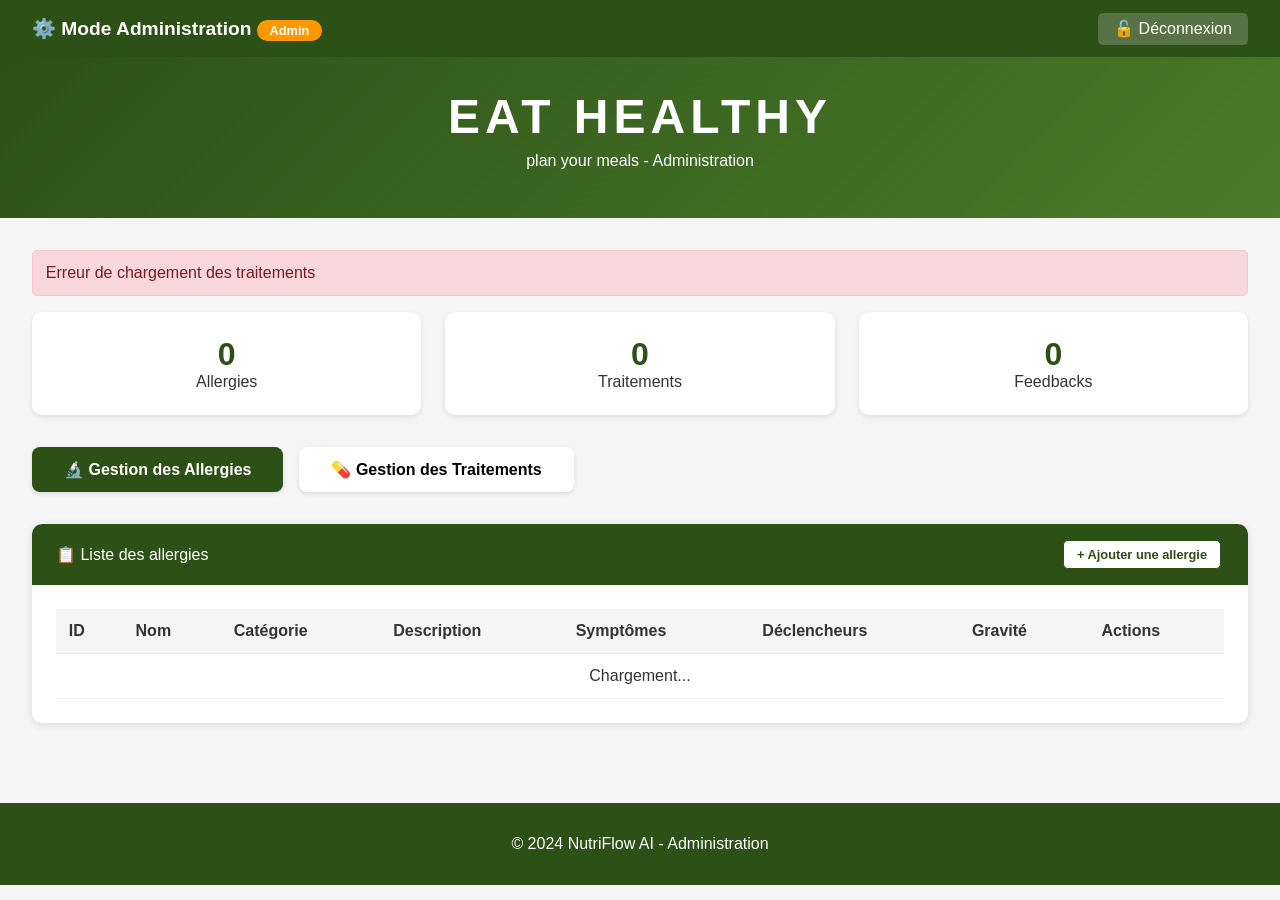
==== back_allergie_traitement.html @ 2b4dcabd "Add files via upload" ====
<!DOCTYPE html>
<html lang="fr">
<head>
    <meta charset="UTF-8">
    <meta name="viewport" content="width=device-width, initial-scale=1.0">
    <title>Admin - NutriFlow AI</title>
    <style>
        * { margin: 0; padding: 0; box-sizing: border-box; }
        body { font-family: 'Segoe UI', Tahoma, Geneva, Verdana, sans-serif; background: #f5f5f5; color: #333; }
        
        /* Admin Bar */
        .admin-bar { background: #2d5016; color: white; padding: 0.8rem 2rem; display: flex; justify-content: space-between; align-items: center; flex-wrap: wrap; }
        .admin-bar h2 { font-size: 1.2rem; }
        .admin-bar a { color: white; text-decoration: none; background: rgba(255,255,255,0.2); padding: 0.4rem 1rem; border-radius: 5px; }
        .admin-badge { background: #ff9800; padding: 0.2rem 0.8rem; border-radius: 20px; font-size: 0.8rem; }
        
        /* Banner */
        .banner { background: linear-gradient(135deg, #2d5016 0%, #4a7c2b 100%); padding: 2rem 2rem; text-align: center; color: white; }
        .banner h1 { font-size: 3rem; letter-spacing: 5px; margin-bottom: 0.5rem; }
        .banner p { font-size: 1rem; margin-bottom: 1rem; }
        
        .container { max-width: 1400px; margin: 0 auto; padding: 2rem; }
        .section-title { font-size: 1.8rem; margin-bottom: 1rem; color: #2d5016; border-left: 5px solid #4a7c2b; padding-left: 1rem; }
        
        /* Tabs */
        .tabs { display: flex; gap: 1rem; margin-bottom: 2rem; flex-wrap: wrap; }
        .tab-btn { padding: 0.8rem 2rem; background: white; border: none; border-radius: 8px; cursor: pointer; font-size: 1rem; font-weight: bold; box-shadow: 0 2px 5px rgba(0,0,0,0.1); }
        .tab-btn.active { background: #2d5016; color: white; }
        
        /* Cards */
        .card { background: white; border-radius: 10px; overflow: hidden; box-shadow: 0 2px 10px rgba(0,0,0,0.1); }
        .card-header { background: #2d5016; color: white; padding: 1rem 1.5rem; display: flex; justify-content: space-between; align-items: center; flex-wrap: wrap; }
        .card-body { padding: 1.5rem; overflow-x: auto; }
        
        /* Tables */
        table { width: 100%; border-collapse: collapse; }
        th, td { padding: 0.8rem; text-align: left; border-bottom: 1px solid #eee; }
        th { background: #f5f5f5; font-weight: bold; }
        tr:hover { background: #f9f9f9; }
        
        /* Badges */
        .badge { display: inline-block; padding: 0.3rem 0.8rem; border-radius: 20px; font-size: 0.75rem; font-weight: bold; }
        .badge-legere, .badge-faible { background: #4caf50; color: white; }
        .badge-moderate, .badge-moyen { background: #ff9800; color: white; }
        .badge-severe, .badge-eleve { background: #f44336; color: white; }
        
        /* Buttons */
        .btn { padding: 0.4rem 0.8rem; border: none; border-radius: 5px; cursor: pointer; font-size: 0.8rem; margin: 0 0.2rem; }
        .btn-add { background: white; color: #2d5016; font-weight: bold; border: 1px solid #2d5016; }
        .btn-edit { background: #2196F3; color: white; }
        .btn-delete { background: #f44336; color: white; }
        .btn-save { background: #4caf50; color: white; padding: 0.5rem 1rem; }
        .btn-cancel { background: #999; color: white; padding: 0.5rem 1rem; }
        
        /* Modal */
        .modal { display: none; position: fixed; top: 0; left: 0; width: 100%; height: 100%; background: rgba(0,0,0,0.5); z-index: 1000; align-items: center; justify-content: center; }
        .modal.active { display: flex; }
        .modal-content { background: white; border-radius: 10px; max-width: 600px; width: 90%; max-height: 90vh; overflow-y: auto; }
        .modal-header { background: #2d5016; color: white; padding: 1rem; font-size: 1.2rem; font-weight: bold; }
        .modal-body { padding: 1.5rem; }
        .modal-footer { padding: 1rem; display: flex; justify-content: flex-end; gap: 1rem; border-top: 1px solid #eee; }
        
        /* Form */
        .form-group { margin-bottom: 1rem; }
        .form-group label { display: block; margin-bottom: 0.3rem; font-weight: bold; }
        .form-group label.required::after { content: " *"; color: #f44336; }
        .form-group input, .form-group select, .form-group textarea { width: 100%; padding: 0.6rem; border: 2px solid #ddd; border-radius: 5px; font-size: 0.9rem; font-family: inherit; }
        .form-group input:focus, .form-group select:focus, .form-group textarea:focus { outline: none; border-color: #2d5016; }
        textarea { resize: vertical; min-height: 80px; }
        
        /* Alert */
        .alert { padding: 0.8rem; border-radius: 5px; margin-bottom: 1rem; }
        .alert-success { background: #d4edda; color: #155724; border: 1px solid #c3e6cb; }
        .alert-error { background: #f8d7da; color: #721c24; border: 1px solid #f5c6cb; }
        
        .stats { display: grid; grid-template-columns: repeat(auto-fit, minmax(200px, 1fr)); gap: 1.5rem; margin-bottom: 2rem; }
        .stat-card { background: white; padding: 1.5rem; border-radius: 10px; text-align: center; box-shadow: 0 2px 5px rgba(0,0,0,0.1); }
        .stat-number { font-size: 2rem; font-weight: bold; color: #2d5016; }
        
        .footer { background: #2d5016; color: white; text-align: center; padding: 2rem; margin-top: 3rem; }
        
        @media (max-width: 768px) { .container { padding: 1rem; } th, td { font-size: 0.8rem; padding: 0.5rem; } }
    </style>
</head>
<body>
    <div class="admin-bar">
        <h2>⚙️ Mode Administration <span class="admin-badge">Admin</span></h2>
        <a href="front_allergie_traitement.html">🔓 Déconnexion</a>
    </div>

    <div class="banner">
        <h1>EAT HEALTHY</h1>
        <p>plan your meals - Administration</p>
    </div>

    <div class="container">
        <div id="message-container"></div>

        <!-- Dashboard Stats -->
        <div class="stats">
            <div class="stat-card"><div class="stat-number" id="stat-allergies">0</div><div class="stat-label">Allergies</div></div>
            <div class="stat-card"><div class="stat-number" id="stat-traitements">0</div><div class="stat-label">Traitements</div></div>
            <div class="stat-card"><div class="stat-number" id="stat-feedbacks">0</div><div class="stat-label">Feedbacks</div></div>
        </div>

        <!-- Tabs -->
        <div class="tabs">
            <button class="tab-btn active" onclick="showTab('allergies')">🔬 Gestion des Allergies</button>
            <button class="tab-btn" onclick="showTab('traitements')">💊 Gestion des Traitements</button>
        </div>

        <!-- Allergies Tab -->
        <div id="allergies-tab">
            <div class="card">
                <div class="card-header">
                    <span>📋 Liste des allergies</span>
                    <button class="btn btn-add" onclick="openAllergieModal()">+ Ajouter une allergie</button>
                </div>
                <div class="card-body">
                    <table>
                        <thead>
                            <tr><th>ID</th><th>Nom</th><th>Catégorie</th><th>Description</th><th>Symptômes</th><th>Déclencheurs</th><th>Gravité</th><th>Actions</th></tr>
                        </thead>
                        <tbody id="allergies-table-body"><tr><td colspan="8" style="text-align:center">Chargement...</td></tr></tbody>
                    </table>
                </div>
            </div>
        </div>

        <!-- Traitements Tab -->
        <div id="traitements-tab" style="display:none;">
            <div class="card">
                <div class="card-header">
                    <span>💊 Liste des traitements</span>
                    <button class="btn btn-add" onclick="openTraitementModal()">+ Ajouter un traitement</button>
                </div>
                <div class="card-body">
                    <table>
                        <thead>
                            <tr><th>ID</th><th>Allergie</th><th>Conseils</th><th>Interdits</th><th>Médicaments</th><th>Durée</th><th>Urgence</th><th>Actions</th></tr>
                        </thead>
                        <tbody id="traitements-table-body"><tr><td colspan="8" style="text-align:center">Chargement...</td></tr></tbody>
                    </table>
                </div>
            </div>
        </div>
    </div>

    <footer class="footer"><p>© 2024 NutriFlow AI - Administration</p></footer>

    <!-- Modal Allergie -->
    <div id="allergie-modal" class="modal">
        <div class="modal-content">
            <div class="modal-header" id="allergie-modal-title">Ajouter une allergie</div>
            <div class="modal-body">
                <form id="allergie-form">
                    <input type="hidden" id="allergie_id">
                    <div class="form-group"><label class="required">Nom</label><input type="text" id="allergie_nom" placeholder="Ex: Gluten, Lactose..."></div>
                    <div class="form-group"><label class="required">Catégorie</label>
                        <select id="allergie_categorie"><option value="">Sélectionner</option><option value="Alimentaire">Alimentaire</option><option value="Respiratoire">Respiratoire</option><option value="Cutane">Cutane</option><option value="Médicamenteuse">Médicamenteuse</option></select>
                    </div>
                    <div class="form-group"><label class="required">Description</label><textarea id="allergie_description" placeholder="Décrivez cette allergie..."></textarea></div>
                    <div class="form-group"><label class="required">Symptômes</label><textarea id="allergie_symptomes" placeholder="Listez les symptômes..."></textarea></div>
                    <div class="form-group"><label class="required">Déclencheurs</label><input type="text" id="allergie_declencheurs" placeholder="Ex: Aliments, pollen..."></div>
                    <div class="form-group"><label class="required">Gravité</label>
                        <select id="allergie_gravite"><option value="">Sélectionner</option><option value="legere">Légère</option><option value="moderate">Modérée</option><option value="severe">Sévère</option></select>
                    </div>
                    <div id="allergie-form-message"></div>
                    <div class="modal-footer"><button type="button" class="btn-cancel" onclick="closeAllergieModal()">Annuler</button><button type="submit" class="btn-save">Enregistrer</button></div>
                </form>
            </div>
        </div>
    </div>

    <!-- Modal Traitement -->
    <div id="traitement-modal" class="modal">
        <div class="modal-content">
            <div class="modal-header" id="traitement-modal-title">Ajouter un traitement</div>
            <div class="modal-body">
                <form id="traitement-form">
                    <input type="hidden" id="traitement_id">
                    <div class="form-group"><label class="required">Allergie concernée</label><select id="traitement_allergie_nom"><option value="">Sélectionner une allergie</option></select></div>
                    <div class="form-group"><label class="required">Conseils</label><textarea id="traitement_conseil" placeholder="Conseils pour gérer cette allergie..."></textarea></div>
                    <div class="form-group"><label class="required">Interdits</label><textarea id="traitement_interdits" placeholder="Aliments/Produits à éviter..."></textarea></div>
                    <div class="form-group"><label>Médicaments</label><textarea id="traitement_medicaments" placeholder="Médicaments recommandés..."></textarea></div>
                    <div class="form-group"><label>Durée</label><input type="text" id="traitement_duree" placeholder="Ex: Permanente, Temporaire..."></div>
                    <div class="form-group"><label class="required">Niveau d'urgence</label>
                        <select id="traitement_niveau_urgence"><option value="">Sélectionner</option><option value="faible">Faible</option><option value="moyen">Moyen</option><option value="eleve">Élevé</option></select>
                    </div>
                    <div id="traitement-form-message"></div>
                    <div class="modal-footer"><button type="button" class="btn-cancel" onclick="closeTraitementModal()">Annuler</button><button type="submit" class="btn-save">Enregistrer</button></div>
                </form>
            </div>
        </div>
    </div>

    <script src="back_allergie_traitement.js"></script>
</body>
</html>
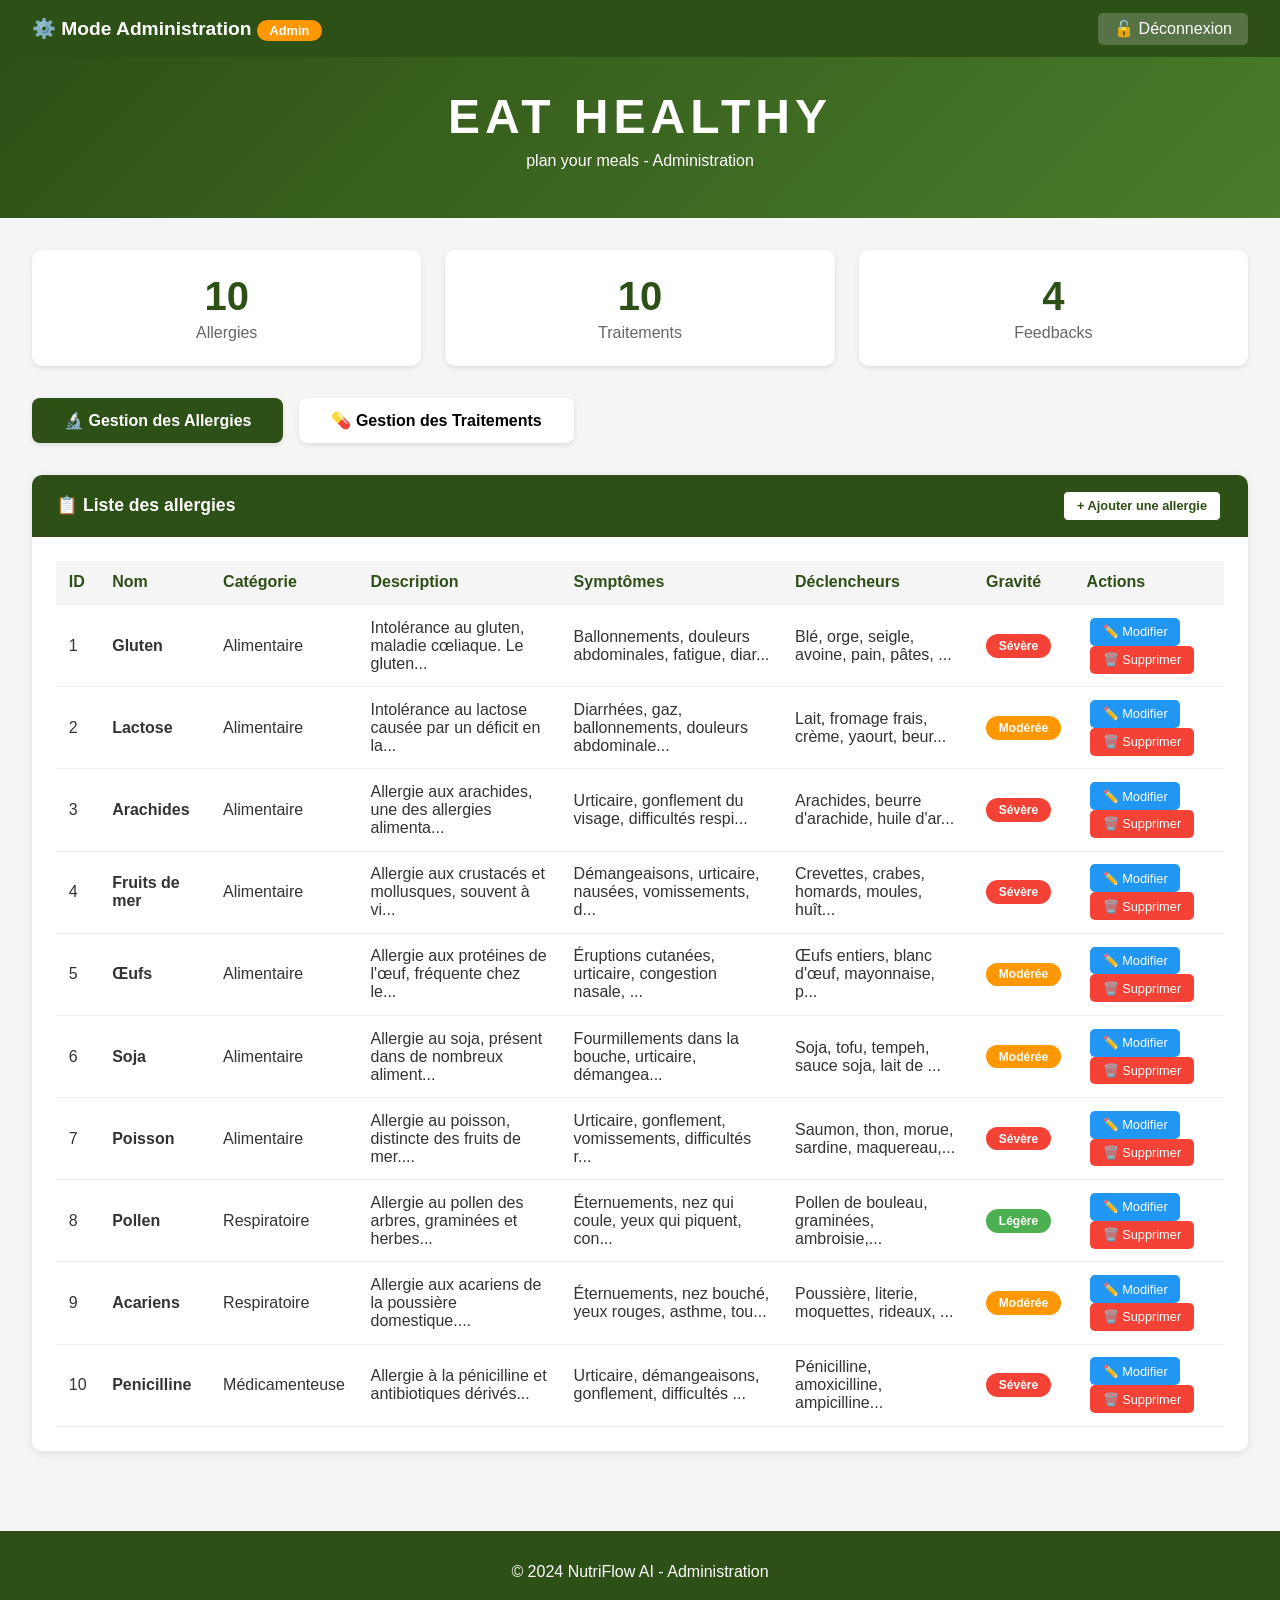
==== commit 9c905746: "Add files via upload" ====
--- a/back_allergie_traitement.html
+++ b/back_allergie_traitement.html
@@ -8,78 +8,83 @@
         * { margin: 0; padding: 0; box-sizing: border-box; }
         body { font-family: 'Segoe UI', Tahoma, Geneva, Verdana, sans-serif; background: #f5f5f5; color: #333; }
         
-        /* Admin Bar */
         .admin-bar { background: #2d5016; color: white; padding: 0.8rem 2rem; display: flex; justify-content: space-between; align-items: center; flex-wrap: wrap; }
         .admin-bar h2 { font-size: 1.2rem; }
         .admin-bar a { color: white; text-decoration: none; background: rgba(255,255,255,0.2); padding: 0.4rem 1rem; border-radius: 5px; }
         .admin-badge { background: #ff9800; padding: 0.2rem 0.8rem; border-radius: 20px; font-size: 0.8rem; }
         
-        /* Banner */
         .banner { background: linear-gradient(135deg, #2d5016 0%, #4a7c2b 100%); padding: 2rem 2rem; text-align: center; color: white; }
         .banner h1 { font-size: 3rem; letter-spacing: 5px; margin-bottom: 0.5rem; }
         .banner p { font-size: 1rem; margin-bottom: 1rem; }
         
         .container { max-width: 1400px; margin: 0 auto; padding: 2rem; }
-        .section-title { font-size: 1.8rem; margin-bottom: 1rem; color: #2d5016; border-left: 5px solid #4a7c2b; padding-left: 1rem; }
-        
-        /* Tabs */
+        
         .tabs { display: flex; gap: 1rem; margin-bottom: 2rem; flex-wrap: wrap; }
-        .tab-btn { padding: 0.8rem 2rem; background: white; border: none; border-radius: 8px; cursor: pointer; font-size: 1rem; font-weight: bold; box-shadow: 0 2px 5px rgba(0,0,0,0.1); }
+        .tab-btn { padding: 0.8rem 2rem; background: white; border: none; border-radius: 8px; cursor: pointer; font-size: 1rem; font-weight: bold; box-shadow: 0 2px 5px rgba(0,0,0,0.1); transition: all 0.3s; }
         .tab-btn.active { background: #2d5016; color: white; }
         
-        /* Cards */
         .card { background: white; border-radius: 10px; overflow: hidden; box-shadow: 0 2px 10px rgba(0,0,0,0.1); }
-        .card-header { background: #2d5016; color: white; padding: 1rem 1.5rem; display: flex; justify-content: space-between; align-items: center; flex-wrap: wrap; }
+        .card-header { background: #2d5016; color: white; padding: 1rem 1.5rem; display: flex; justify-content: space-between; align-items: center; flex-wrap: wrap; gap: 1rem; }
+        .card-header span { font-size: 1.1rem; font-weight: bold; }
         .card-body { padding: 1.5rem; overflow-x: auto; }
         
-        /* Tables */
         table { width: 100%; border-collapse: collapse; }
         th, td { padding: 0.8rem; text-align: left; border-bottom: 1px solid #eee; }
-        th { background: #f5f5f5; font-weight: bold; }
+        th { background: #f5f5f5; font-weight: bold; color: #2d5016; }
         tr:hover { background: #f9f9f9; }
         
-        /* Badges */
         .badge { display: inline-block; padding: 0.3rem 0.8rem; border-radius: 20px; font-size: 0.75rem; font-weight: bold; }
         .badge-legere, .badge-faible { background: #4caf50; color: white; }
         .badge-moderate, .badge-moyen { background: #ff9800; color: white; }
         .badge-severe, .badge-eleve { background: #f44336; color: white; }
         
-        /* Buttons */
-        .btn { padding: 0.4rem 0.8rem; border: none; border-radius: 5px; cursor: pointer; font-size: 0.8rem; margin: 0 0.2rem; }
+        .btn { padding: 0.4rem 0.8rem; border: none; border-radius: 5px; cursor: pointer; font-size: 0.8rem; margin: 0 0.2rem; transition: all 0.2s; }
         .btn-add { background: white; color: #2d5016; font-weight: bold; border: 1px solid #2d5016; }
+        .btn-add:hover { background: #2d5016; color: white; }
         .btn-edit { background: #2196F3; color: white; }
+        .btn-edit:hover { background: #0b7dda; }
         .btn-delete { background: #f44336; color: white; }
+        .btn-delete:hover { background: #da190b; }
         .btn-save { background: #4caf50; color: white; padding: 0.5rem 1rem; }
+        .btn-save:hover { background: #45a049; }
         .btn-cancel { background: #999; color: white; padding: 0.5rem 1rem; }
-        
-        /* Modal */
+        .btn-cancel:hover { background: #777; }
+        
         .modal { display: none; position: fixed; top: 0; left: 0; width: 100%; height: 100%; background: rgba(0,0,0,0.5); z-index: 1000; align-items: center; justify-content: center; }
         .modal.active { display: flex; }
-        .modal-content { background: white; border-radius: 10px; max-width: 600px; width: 90%; max-height: 90vh; overflow-y: auto; }
+        .modal-content { background: white; border-radius: 10px; max-width: 650px; width: 90%; max-height: 90vh; overflow-y: auto; }
         .modal-header { background: #2d5016; color: white; padding: 1rem; font-size: 1.2rem; font-weight: bold; }
         .modal-body { padding: 1.5rem; }
         .modal-footer { padding: 1rem; display: flex; justify-content: flex-end; gap: 1rem; border-top: 1px solid #eee; }
         
-        /* Form */
         .form-group { margin-bottom: 1rem; }
-        .form-group label { display: block; margin-bottom: 0.3rem; font-weight: bold; }
-        .form-group label.required::after { content: " *"; color: #f44336; }
-        .form-group input, .form-group select, .form-group textarea { width: 100%; padding: 0.6rem; border: 2px solid #ddd; border-radius: 5px; font-size: 0.9rem; font-family: inherit; }
+        .form-group label { display: block; margin-bottom: 0.3rem; font-weight: bold; color: #333; }
+        .form-group input, .form-group select, .form-group textarea { width: 100%; padding: 0.6rem; border: 2px solid #ddd; border-radius: 5px; font-family: inherit; font-size: 0.9rem; transition: all 0.3s; }
         .form-group input:focus, .form-group select:focus, .form-group textarea:focus { outline: none; border-color: #2d5016; }
+        
+        .form-group input.error, .form-group select.error, .form-group textarea.error { border-color: #f44336; background-color: #fff8f8; }
+        .form-group input.valid, .form-group select.valid, .form-group textarea.valid { border-color: #4caf50; background-color: #f0fff0; }
+        
+        .field-error { color: #f44336; font-size: 0.7rem; margin-top: 0.25rem; display: none; }
+        .field-error.show { display: block; }
+        .field-success { color: #4caf50; font-size: 0.7rem; margin-top: 0.25rem; display: none; }
+        .field-success.show { display: block; }
+        
         textarea { resize: vertical; min-height: 80px; }
         
-        /* Alert */
         .alert { padding: 0.8rem; border-radius: 5px; margin-bottom: 1rem; }
         .alert-success { background: #d4edda; color: #155724; border: 1px solid #c3e6cb; }
         .alert-error { background: #f8d7da; color: #721c24; border: 1px solid #f5c6cb; }
         
-        .stats { display: grid; grid-template-columns: repeat(auto-fit, minmax(200px, 1fr)); gap: 1.5rem; margin-bottom: 2rem; }
-        .stat-card { background: white; padding: 1.5rem; border-radius: 10px; text-align: center; box-shadow: 0 2px 5px rgba(0,0,0,0.1); }
-        .stat-number { font-size: 2rem; font-weight: bold; color: #2d5016; }
+        .stats { display: grid; grid-template-columns: repeat(auto-fit, minmax(180px, 1fr)); gap: 1.5rem; margin-bottom: 2rem; }
+        .stat-card { background: white; padding: 1.5rem; border-radius: 10px; text-align: center; box-shadow: 0 2px 5px rgba(0,0,0,0.1); transition: transform 0.2s; }
+        .stat-card:hover { transform: translateY(-3px); }
+        .stat-number { font-size: 2.5rem; font-weight: bold; color: #2d5016; }
+        .stat-label { color: #666; margin-top: 0.3rem; }
         
         .footer { background: #2d5016; color: white; text-align: center; padding: 2rem; margin-top: 3rem; }
         
-        @media (max-width: 768px) { .container { padding: 1rem; } th, td { font-size: 0.8rem; padding: 0.5rem; } }
+        @media (max-width: 768px) { .container { padding: 1rem; } th, td { font-size: 0.75rem; padding: 0.4rem; } .card-header { flex-direction: column; text-align: center; } }
     </style>
 </head>
 <body>
@@ -94,22 +99,20 @@
     </div>
 
     <div class="container">
-        <div id="message-container"></div>
-
-        <!-- Dashboard Stats -->
+        <div id="global-message"></div>
+
         <div class="stats">
             <div class="stat-card"><div class="stat-number" id="stat-allergies">0</div><div class="stat-label">Allergies</div></div>
             <div class="stat-card"><div class="stat-number" id="stat-traitements">0</div><div class="stat-label">Traitements</div></div>
             <div class="stat-card"><div class="stat-number" id="stat-feedbacks">0</div><div class="stat-label">Feedbacks</div></div>
         </div>
 
-        <!-- Tabs -->
         <div class="tabs">
             <button class="tab-btn active" onclick="showTab('allergies')">🔬 Gestion des Allergies</button>
             <button class="tab-btn" onclick="showTab('traitements')">💊 Gestion des Traitements</button>
         </div>
 
-        <!-- Allergies Tab -->
+        <!-- ALLERGIES TAB -->
         <div id="allergies-tab">
             <div class="card">
                 <div class="card-header">
@@ -117,17 +120,18 @@
                     <button class="btn btn-add" onclick="openAllergieModal()">+ Ajouter une allergie</button>
                 </div>
                 <div class="card-body">
-                    <table>
+                    <div id="allergies-message"></div>
+                    <table id="allergies-table">
                         <thead>
                             <tr><th>ID</th><th>Nom</th><th>Catégorie</th><th>Description</th><th>Symptômes</th><th>Déclencheurs</th><th>Gravité</th><th>Actions</th></tr>
                         </thead>
-                        <tbody id="allergies-table-body"><tr><td colspan="8" style="text-align:center">Chargement...</td></tr></tbody>
+                        <tbody id="allergies-table-body"></tbody>
                     </table>
                 </div>
             </div>
         </div>
 
-        <!-- Traitements Tab -->
+        <!-- TRAITEMENTS TAB -->
         <div id="traitements-tab" style="display:none;">
             <div class="card">
                 <div class="card-header">
@@ -135,11 +139,12 @@
                     <button class="btn btn-add" onclick="openTraitementModal()">+ Ajouter un traitement</button>
                 </div>
                 <div class="card-body">
-                    <table>
+                    <div id="traitements-message"></div>
+                    <table id="traitements-table">
                         <thead>
                             <tr><th>ID</th><th>Allergie</th><th>Conseils</th><th>Interdits</th><th>Médicaments</th><th>Durée</th><th>Urgence</th><th>Actions</th></tr>
                         </thead>
-                        <tbody id="traitements-table-body"><tr><td colspan="8" style="text-align:center">Chargement...</td></tr></tbody>
+                        <tbody id="traitements-table-body"></tbody>
                     </table>
                 </div>
             </div>
@@ -148,47 +153,116 @@
 
     <footer class="footer"><p>© 2024 NutriFlow AI - Administration</p></footer>
 
-    <!-- Modal Allergie -->
+    <!-- MODAL ALLERGIE -->
     <div id="allergie-modal" class="modal">
         <div class="modal-content">
             <div class="modal-header" id="allergie-modal-title">Ajouter une allergie</div>
             <div class="modal-body">
                 <form id="allergie-form">
                     <input type="hidden" id="allergie_id">
-                    <div class="form-group"><label class="required">Nom</label><input type="text" id="allergie_nom" placeholder="Ex: Gluten, Lactose..."></div>
-                    <div class="form-group"><label class="required">Catégorie</label>
-                        <select id="allergie_categorie"><option value="">Sélectionner</option><option value="Alimentaire">Alimentaire</option><option value="Respiratoire">Respiratoire</option><option value="Cutane">Cutane</option><option value="Médicamenteuse">Médicamenteuse</option></select>
-                    </div>
-                    <div class="form-group"><label class="required">Description</label><textarea id="allergie_description" placeholder="Décrivez cette allergie..."></textarea></div>
-                    <div class="form-group"><label class="required">Symptômes</label><textarea id="allergie_symptomes" placeholder="Listez les symptômes..."></textarea></div>
-                    <div class="form-group"><label class="required">Déclencheurs</label><input type="text" id="allergie_declencheurs" placeholder="Ex: Aliments, pollen..."></div>
-                    <div class="form-group"><label class="required">Gravité</label>
-                        <select id="allergie_gravite"><option value="">Sélectionner</option><option value="legere">Légère</option><option value="moderate">Modérée</option><option value="severe">Sévère</option></select>
+                    <div class="form-group">
+                        <label>Nom *</label>
+                        <input type="text" id="allergie_nom" placeholder="Ex: Gluten, Lactose...">
+                        <div class="field-error" id="allergie_nom_error">⚠️ Le nom ne doit pas contenir de chiffres</div>
+                        <div class="field-success" id="allergie_nom_success">✅ Nom valide</div>
+                    </div>
+                    <div class="form-group">
+                        <label>Catégorie *</label>
+                        <select id="allergie_categorie">
+                            <option value="">Sélectionner</option>
+                            <option value="Alimentaire">Alimentaire</option>
+                            <option value="Respiratoire">Respiratoire</option>
+                            <option value="Cutane">Cutane</option>
+                            <option value="Médicamenteuse">Médicamenteuse</option>
+                        </select>
+                        <div class="field-error" id="allergie_categorie_error">⚠️ Veuillez sélectionner une catégorie</div>
+                    </div>
+                    <div class="form-group">
+                        <label>Description *</label>
+                        <textarea id="allergie_description" rows="3" placeholder="Décrivez cette allergie..."></textarea>
+                        <div class="field-error" id="allergie_description_error">⚠️ Minimum 10 caractères</div>
+                        <div class="field-success" id="allergie_description_success">✅ Description valide</div>
+                    </div>
+                    <div class="form-group">
+                        <label>Symptômes *</label>
+                        <textarea id="allergie_symptomes" rows="3" placeholder="Listez les symptômes..."></textarea>
+                        <div class="field-error" id="allergie_symptomes_error">⚠️ Minimum 10 caractères</div>
+                        <div class="field-success" id="allergie_symptomes_success">✅ Symptômes valides</div>
+                    </div>
+                    <div class="form-group">
+                        <label>Déclencheurs *</label>
+                        <input type="text" id="allergie_declencheurs" placeholder="Ex: Blé, pain, pâtes...">
+                        <div class="field-error" id="allergie_declencheurs_error">⚠️ Champ obligatoire</div>
+                    </div>
+                    <div class="form-group">
+                        <label>Gravité *</label>
+                        <select id="allergie_gravite">
+                            <option value="">Sélectionner</option>
+                            <option value="legere">Légère</option>
+                            <option value="moderate">Modérée</option>
+                            <option value="severe">Sévère</option>
+                        </select>
+                        <div class="field-error" id="allergie_gravite_error">⚠️ Veuillez sélectionner une gravité</div>
                     </div>
                     <div id="allergie-form-message"></div>
-                    <div class="modal-footer"><button type="button" class="btn-cancel" onclick="closeAllergieModal()">Annuler</button><button type="submit" class="btn-save">Enregistrer</button></div>
+                    <div class="modal-footer">
+                        <button type="button" class="btn-cancel" onclick="closeAllergieModal()">Annuler</button>
+                        <button type="submit" class="btn-save" id="allergie-submit-btn">Enregistrer</button>
+                    </div>
                 </form>
             </div>
         </div>
     </div>
 
-    <!-- Modal Traitement -->
+    <!-- MODAL TRAITEMENT -->
     <div id="traitement-modal" class="modal">
         <div class="modal-content">
             <div class="modal-header" id="traitement-modal-title">Ajouter un traitement</div>
             <div class="modal-body">
                 <form id="traitement-form">
                     <input type="hidden" id="traitement_id">
-                    <div class="form-group"><label class="required">Allergie concernée</label><select id="traitement_allergie_nom"><option value="">Sélectionner une allergie</option></select></div>
-                    <div class="form-group"><label class="required">Conseils</label><textarea id="traitement_conseil" placeholder="Conseils pour gérer cette allergie..."></textarea></div>
-                    <div class="form-group"><label class="required">Interdits</label><textarea id="traitement_interdits" placeholder="Aliments/Produits à éviter..."></textarea></div>
-                    <div class="form-group"><label>Médicaments</label><textarea id="traitement_medicaments" placeholder="Médicaments recommandés..."></textarea></div>
-                    <div class="form-group"><label>Durée</label><input type="text" id="traitement_duree" placeholder="Ex: Permanente, Temporaire..."></div>
-                    <div class="form-group"><label class="required">Niveau d'urgence</label>
-                        <select id="traitement_niveau_urgence"><option value="">Sélectionner</option><option value="faible">Faible</option><option value="moyen">Moyen</option><option value="eleve">Élevé</option></select>
+                    <div class="form-group">
+                        <label>Allergie concernée *</label>
+                        <select id="traitement_allergie_nom">
+                            <option value="">Sélectionner une allergie</option>
+                        </select>
+                        <div class="field-error" id="traitement_allergie_nom_error">⚠️ Veuillez sélectionner une allergie</div>
+                    </div>
+                    <div class="form-group">
+                        <label>Conseils *</label>
+                        <textarea id="traitement_conseil" rows="3" placeholder="Conseils pour gérer cette allergie..."></textarea>
+                        <div class="field-error" id="traitement_conseil_error">⚠️ Minimum 10 caractères</div>
+                        <div class="field-success" id="traitement_conseil_success">✅ Conseils valides</div>
+                    </div>
+                    <div class="form-group">
+                        <label>Interdits *</label>
+                        <textarea id="traitement_interdits" rows="3" placeholder="Aliments à éviter..."></textarea>
+                        <div class="field-error" id="traitement_interdits_error">⚠️ Minimum 5 caractères</div>
+                        <div class="field-success" id="traitement_interdits_success">✅ Interdits valides</div>
+                    </div>
+                    <div class="form-group">
+                        <label>Médicaments</label>
+                        <textarea id="traitement_medicaments" rows="2" placeholder="Médicaments recommandés..."></textarea>
+                    </div>
+                    <div class="form-group">
+                        <label>Durée</label>
+                        <input type="text" id="traitement_duree" placeholder="Ex: Permanente, Temporaire...">
+                    </div>
+                    <div class="form-group">
+                        <label>Niveau d'urgence *</label>
+                        <select id="traitement_niveau_urgence">
+                            <option value="">Sélectionner</option>
+                            <option value="faible">Faible</option>
+                            <option value="moyen">Moyen</option>
+                            <option value="eleve">Élevé</option>
+                        </select>
+                        <div class="field-error" id="traitement_niveau_urgence_error">⚠️ Veuillez sélectionner un niveau</div>
                     </div>
                     <div id="traitement-form-message"></div>
-                    <div class="modal-footer"><button type="button" class="btn-cancel" onclick="closeTraitementModal()">Annuler</button><button type="submit" class="btn-save">Enregistrer</button></div>
+                    <div class="modal-footer">
+                        <button type="button" class="btn-cancel" onclick="closeTraitementModal()">Annuler</button>
+                        <button type="submit" class="btn-save" id="traitement-submit-btn">Enregistrer</button>
+                    </div>
                 </form>
             </div>
         </div>
